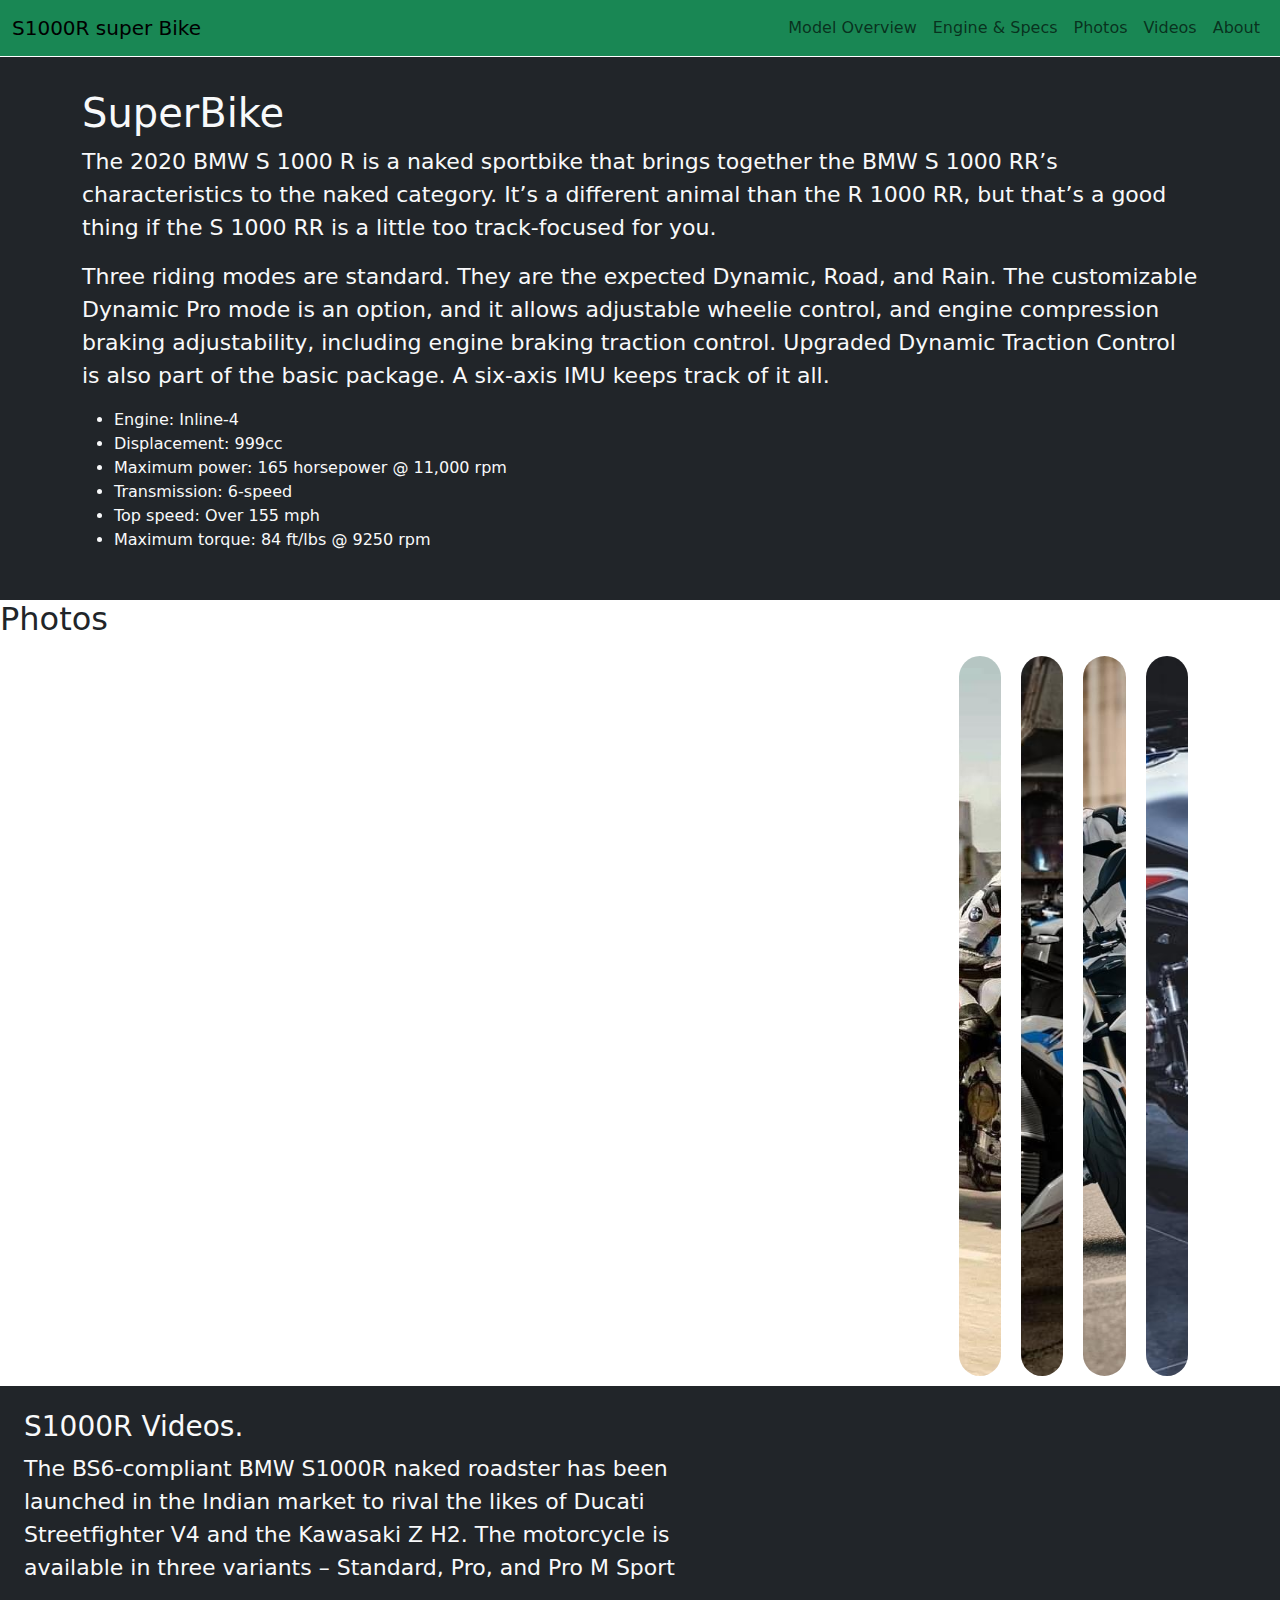
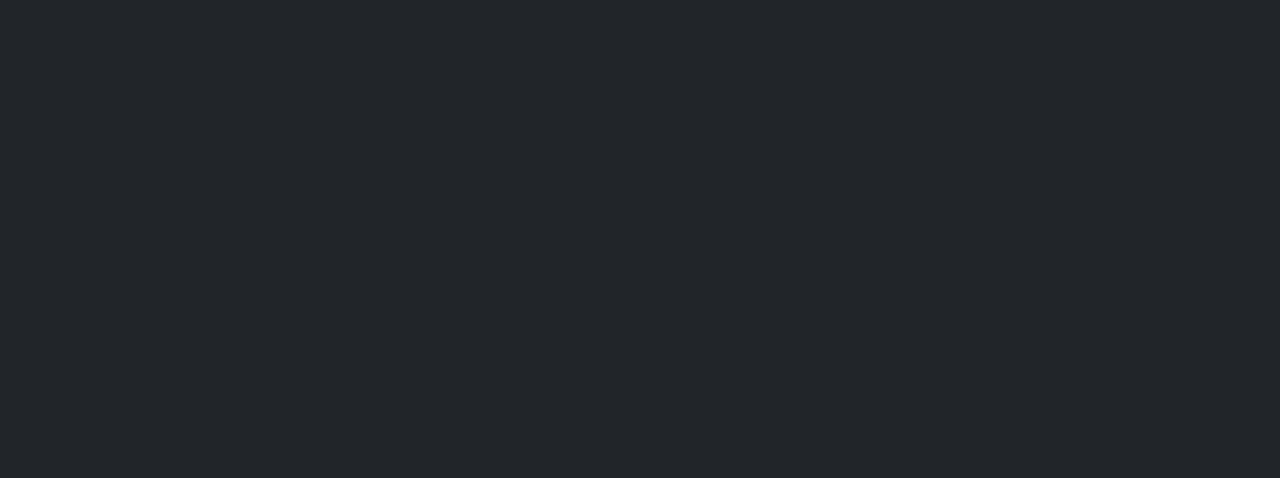
==== index.html @ 32b08087 "first draft" ====
<!DOCTYPE html>
<html lang="en">
  <head>
    <meta charset="UTF-8" />
    <meta http-equiv="X-UA-Compatible" content="IE=edge" />
    <meta name="viewport" content="width=device-width, initial-scale=1.0" />
    <title>Document</title>
    <link rel="stylesheet" href="style.css" />
    -->
    <link
      rel="stylesheet"
      href="https://cdn.jsdelivr.net/npm/bootstrap@5.2.0-beta1/dist/css/bootstrap.min.css
    "
    />
  </head>
  <body>
    <nav class="navbar fixed-top navbar-expand-lg bg-success">
      <div class="container-fluid">
        <button
          class="navbar-toggler"
          type="button"
          data-bs-toggle="collapse"
          data-bs-target="#navmenu"
        >
          <span class="navbar-toggler-icon"></span>
        </button>
        <a href="#" class="navbar-brand">S1000R super Bike</a>

        <div class="collapse navbar-collapse" id="navmenu">
          <ul class="navbar-nav ms-auto">
            <li class="nav-item">
              <a href="#" class="nav-link">Model Overview</a>
            </li>
            <li class="nav-item">
              <a href="#" class="nav-link">Engine & Specs</a>
            </li>
            <li class="nav-item">
              <a href="#photos" class="nav-link">Photos</a>
            </li>
            <li class="nav-item">
              <a href="#videos" class="nav-link">Videos</a>
            </li>
            <li class="nav-item">
              <a href="#" class="nav-link">About</a>
            </li>
          </ul>
        </div>
      </div>
    </nav>
    <hr />
    <section class="bg-dark text-light p-4 text-center text-sm-start g-2">
      <div class="container">
        <div
          class="d-sm-flex py-2 align-items-center justify-content-space-between"
        >
          <div>
            <h1>SuperBike</h1>
            <p>
              The 2020 BMW S 1000 R is a naked sportbike that brings together
              the BMW S 1000 RR’s characteristics to the naked category. It’s a
              different animal than the R 1000 RR, but that’s a good thing if
              the S 1000 RR is a little too track-focused for you.
            </p>
            <p>
              Three riding modes are standard. They are the expected Dynamic,
              Road, and Rain. The customizable Dynamic Pro mode is an option,
              and it allows adjustable wheelie control, and engine compression
              braking adjustability, including engine braking traction control.
              Upgraded Dynamic Traction Control is also part of the basic
              package. A six-axis IMU keeps track of it all.
            </p>
            <ul class="text-start text-sm-start">
              <li>Engine: Inline-4</li>
              <li>Displacement: 999cc</li>
              <li>Maximum power: 165 horsepower @ 11,000 rpm</li>
              <li>Transmission: 6-speed</li>
              <li>Top speed: Over 155 mph</li>
              <li>Maximum torque: 84 ft/lbs @ 9250 rpm</li>
            </ul>
          </div>
          <div>
            <img
              class="img-fluid w-75 d-none d-sm-block"
              src="images/2020S1000.jpeg"
              alt=""
            />
          </div>
        </div>
      </div>
    </section>
    <section>
      <h2>Photos</h2>
    </section>
    <section id="photos">
      <div class="container">
        <div
          class="panel active"
          style="
            background-image: url('https://2yrh403fk8vd1hz9ro2n46dd-wpengine.netdna-ssl.com/wp-content/uploads/2022/02/2022-bmw-s-1000-rr-review-upright-naked-sportbike-sport-motorcycle-3.jpg');
          "
        >
          <!-- <div class="panel" style="background-image: url('images/bike1.jpeg');" -->
          <!-- <h3>sportbike</h3> -->
        </div>

        <div class="panel" style="background-image: url('images/bike6.jpeg')">
          <!-- <h2>Explore  S1000s</h2> -->
        </div>
        <div class="panel" style="background-image: url('images/bike3.jpeg')">
          <!-- <h3>Engine</h3> -->
        </div>
        <div class="panel" style="background-image: url('images/bike4.jpeg')">
          <!-- <h3>another photo</h3> -->
        </div>
        <div class="panel" style="background-image: url('images/bike5.jpeg')">
          <!-- <h3>Slow as heck Rider </h3> -->
        </div>
      </div>
    </section>

    <section
      class="bg-dark text-light p-4 text-center text-sm-start g-2"
      id="videos"
    >
      <div class="d-flex">
        <div>
          <h3>S1000R Videos.</h3>
          <p class="">
            The BS6-compliant BMW S1000R naked roadster has been launched in the
            Indian market to rival the likes of Ducati Streetfighter V4 and the
            Kawasaki Z H2. The motorcycle is available in three variants –
            Standard, Pro, and Pro M Sport
          </p>
        </div>
        <div class="w-75 d-none d-sm-block">
          <iframe
            width="560"
            height="315"
            src="https://www.youtube.com/embed/zMy5H7s9mtc"
            title="YouTube video player"
            frameborder="0"
            allow="accelerometer; autoplay; clipboard-write; encrypted-media; gyroscope; picture-in-picture"
            allowfullscreen
          ></iframe>
          <iframe
            width="560"
            height="315"
            src="https://www.youtube.com/embed/zMy5H7s9mtc"
            title="YouTube video player"
            frameborder="0"
            allow="accelerometer; autoplay; clipboard-write; encrypted-media; gyroscope; picture-in-picture"
            allowfullscreen
          ></iframe>
        </div>
      </div>
    </section>
    <script src="main.js"></script>
    <script
      src="https://cdn.jsdelivr.net/npm/bootstrap@5.2.0-beta1/dist/js/bootstrap.bundle.min.js"
      integrity="sha384-pprn3073KE6tl6bjs2QrFaJGz5/SUsLqktiwsUTF55Jfv3qYSDhgCecCxMW52nD2"
      crossorigin="anonymous"
    ></script>
    <script src="main.js"></script>
  </body>
</html>
---- style.css ----
* {
    box-sizing: border-box;
}
html {
    font-size: 16px;
}

@media (min-width:768px) {
    p{
        font-size : 22px; 
    }
}
@media (min-width:1024px) {
    p{
        font-size : 19px; 
    }
    
}
@media (min-width:1280px) {
    p{
        font-size : 22px; 
    }
}

/* body { 
    font-family: 'Times New Roman', Times, serif;
    display: flex;  
    align-items: center;
    justify-content: center;
    /* height: 100vh; */
    /* overflow: hidden; */
    /* margin: 0; */

/* } */
.container{
    display: flex;
    width: 90vw; 

}

.panel{
    background-size: auto 100%;
    background-position: center;
    background-repeat: no-repeat;
    height: 80vh;
    border-radius: 50px;
    cursor: pointer;
    flex:0.2;
    margin: 10px;
    position: relative;
    transition: flex 0.7s ease-in;
}

.panel h3{
    font-size: 20px;
    position: absolute;
    bottom: 20px;
    left: 20px;
    opacity: 0;
    margin: 0;
}

.panel.active h3{
    opacity: 1;
    transition: opacity 0.4s ease-in 0.4s;
}
.panel.active{
    flex: 4;
}

@media (max-width: 480px) {
    background-color: red;
    .container{
        flex-direction: row;
        width: 120vw;
    }
    .panel:nth-of-type(4){
        display: none;
    }
    .panel:nth-of-type(5){
        display: none;
    }
    ;
    .panel.active{
        flex:2;
    }
    .background-image{
        /* max-width: 30%; */
        max-width: 20%;
        /* max-height: 30vh; */
        max-height: 20%;
    }
}
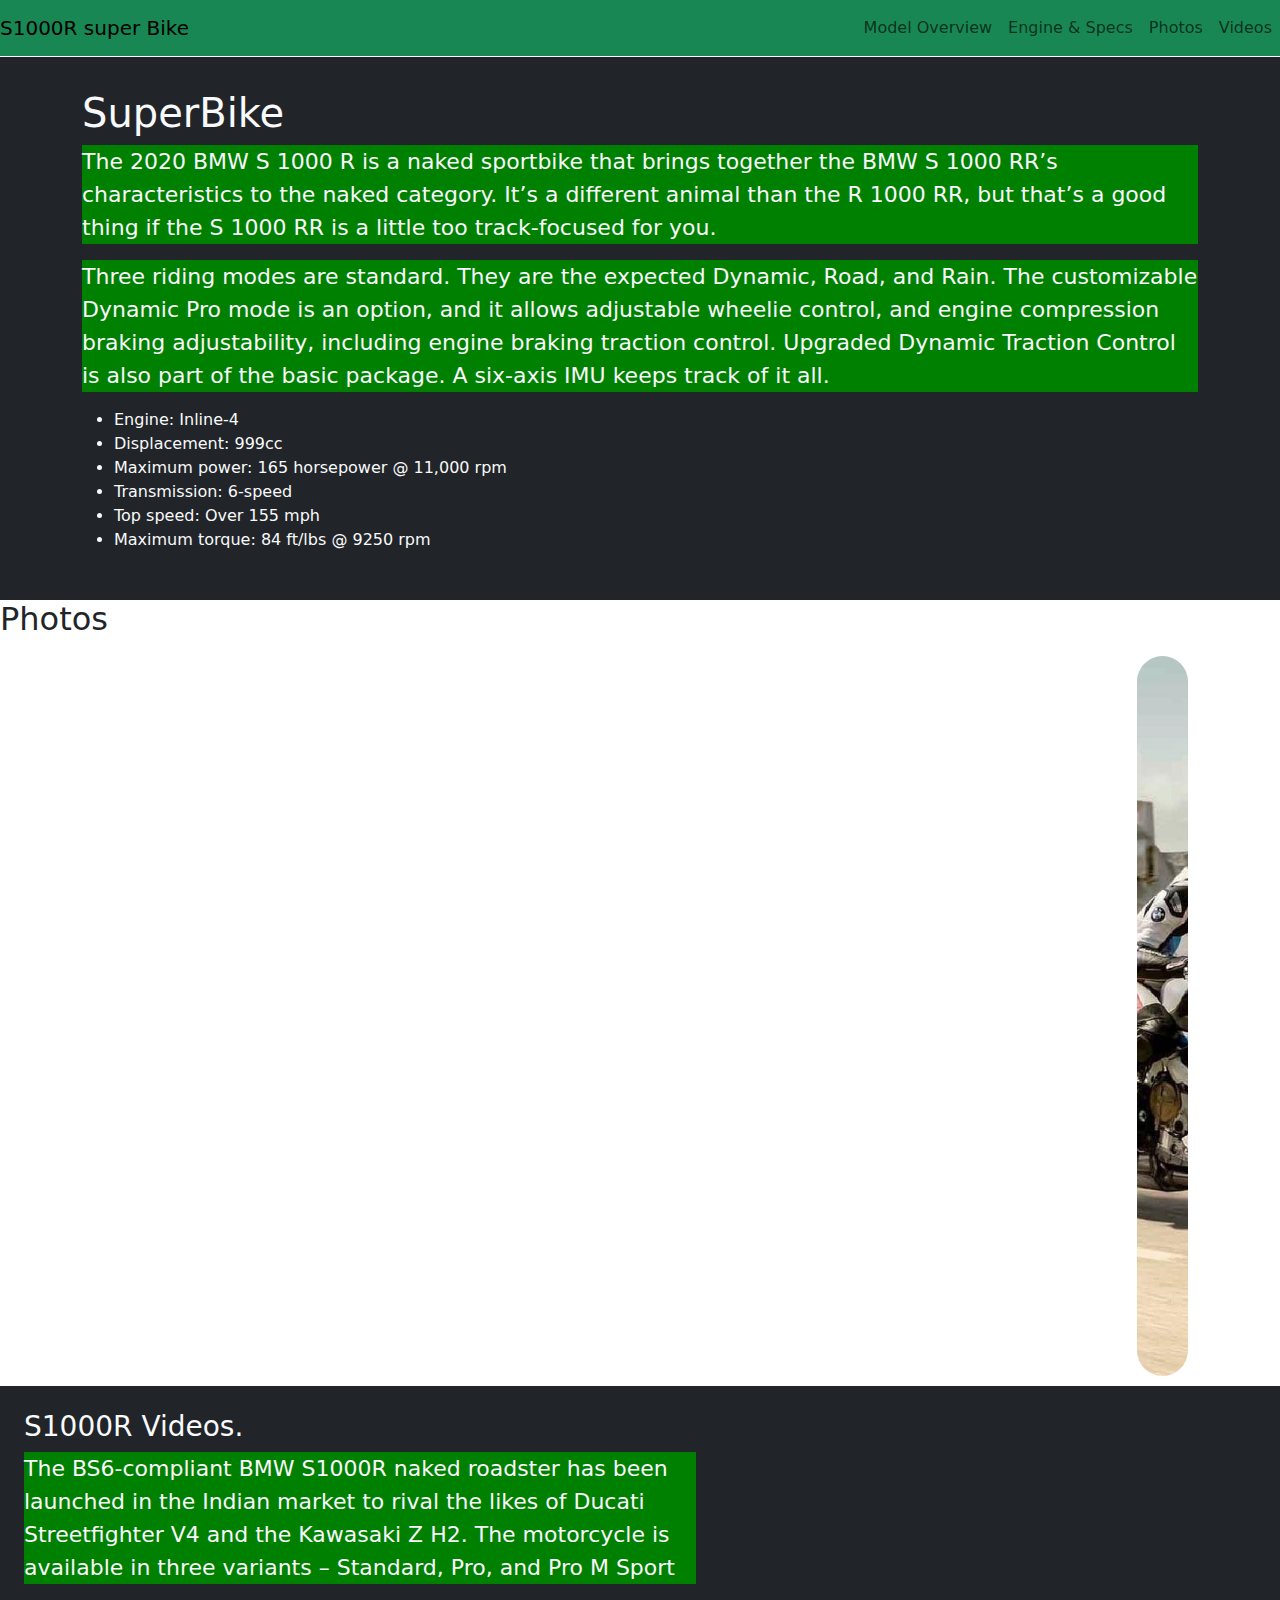
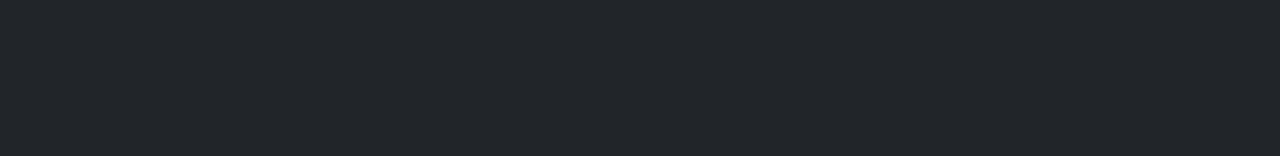
==== commit fb9d655b: "first commit" ====
--- a/index.html
+++ b/index.html
@@ -14,8 +14,8 @@
     />
   </head>
   <body>
-    <nav class="navbar fixed-top navbar-expand-lg bg-success">
-      <div class="container-fluid">
+      <div class="container-fluid">    <nav class="navbar fixed-top navbar-expand-lg bg-success">
+
         <button
           class="navbar-toggler"
           type="button"
@@ -39,9 +39,6 @@
             </li>
             <li class="nav-item">
               <a href="#videos" class="nav-link">Videos</a>
-            </li>
-            <li class="nav-item">
-              <a href="#" class="nav-link">About</a>
             </li>
           </ul>
         </div>
@@ -91,7 +88,7 @@
     <section>
       <h2>Photos</h2>
     </section>
-    <section id="photos">
+    <section id="photos" class="d-none d-md-block"">
       <div class="container">
         <div
           class="panel active"
@@ -142,15 +139,7 @@
             allow="accelerometer; autoplay; clipboard-write; encrypted-media; gyroscope; picture-in-picture"
             allowfullscreen
           ></iframe>
-          <iframe
-            width="560"
-            height="315"
-            src="https://www.youtube.com/embed/zMy5H7s9mtc"
-            title="YouTube video player"
-            frameborder="0"
-            allow="accelerometer; autoplay; clipboard-write; encrypted-media; gyroscope; picture-in-picture"
-            allowfullscreen
-          ></iframe>
+          
         </div>
       </div>
     </section>
--- a/style.css
+++ b/style.css
@@ -3,35 +3,68 @@
 }
 html {
     font-size: 16px;
+    
 }
+@media(min-width:400px){
 
+    p{
+        font-size: 12px;
+        background-color: red;
+    }
+    .container{
+        flex-direction: row;
+        width: 100vw;
+    }
+    .panel:nth-of-type(3){
+        display: none;
+    }
+    .panel:nth-of-type(4){
+        display: none;
+    }
+    .panel:nth-of-type(5){
+        display: none;
+    }
+    ;
+    .panel.active{   
+        flex:2;
+    }
+    .background-image{
+        /* max-width: 30%; */
+        max-width: 20%;
+        /* max-height: 30vh; */
+        max-height: 20%;
+    }
+    
+
+}
 @media (min-width:768px) {
     p{
         font-size : 22px; 
+        background-color: blue;
     }
 }
 @media (min-width:1024px) {
     p{
-        font-size : 19px; 
+        font-size : 19px;
+        background-color: green;
+    } 
+        .container{
+            width: 100vw;
+        }
+        .panel.active{
+            flex:2;
+        }
+        .background-image{
+            max-width: 20%;
+            max-height: 20%;
+        }
     }
-    
-}
+
 @media (min-width:1280px) {
     p{
         font-size : 22px; 
     }
 }
-
-/* body { 
-    font-family: 'Times New Roman', Times, serif;
-    display: flex;  
-    align-items: center;
-    justify-content: center;
-    /* height: 100vh; */
-    /* overflow: hidden; */
-    /* margin: 0; */
-
-/* } */
 .container{
     display: flex;
     width: 90vw; 
@@ -68,26 +101,3 @@
     flex: 4;
 }
 
-@media (max-width: 480px) {
-    background-color: red;
-    .container{
-        flex-direction: row;
-        width: 120vw;
-    }
-    .panel:nth-of-type(4){
-        display: none;
-    }
-    .panel:nth-of-type(5){
-        display: none;
-    }
-    ;
-    .panel.active{
-        flex:2;
-    }
-    .background-image{
-        /* max-width: 30%; */
-        max-width: 20%;
-        /* max-height: 30vh; */
-        max-height: 20%;
-    }
-}
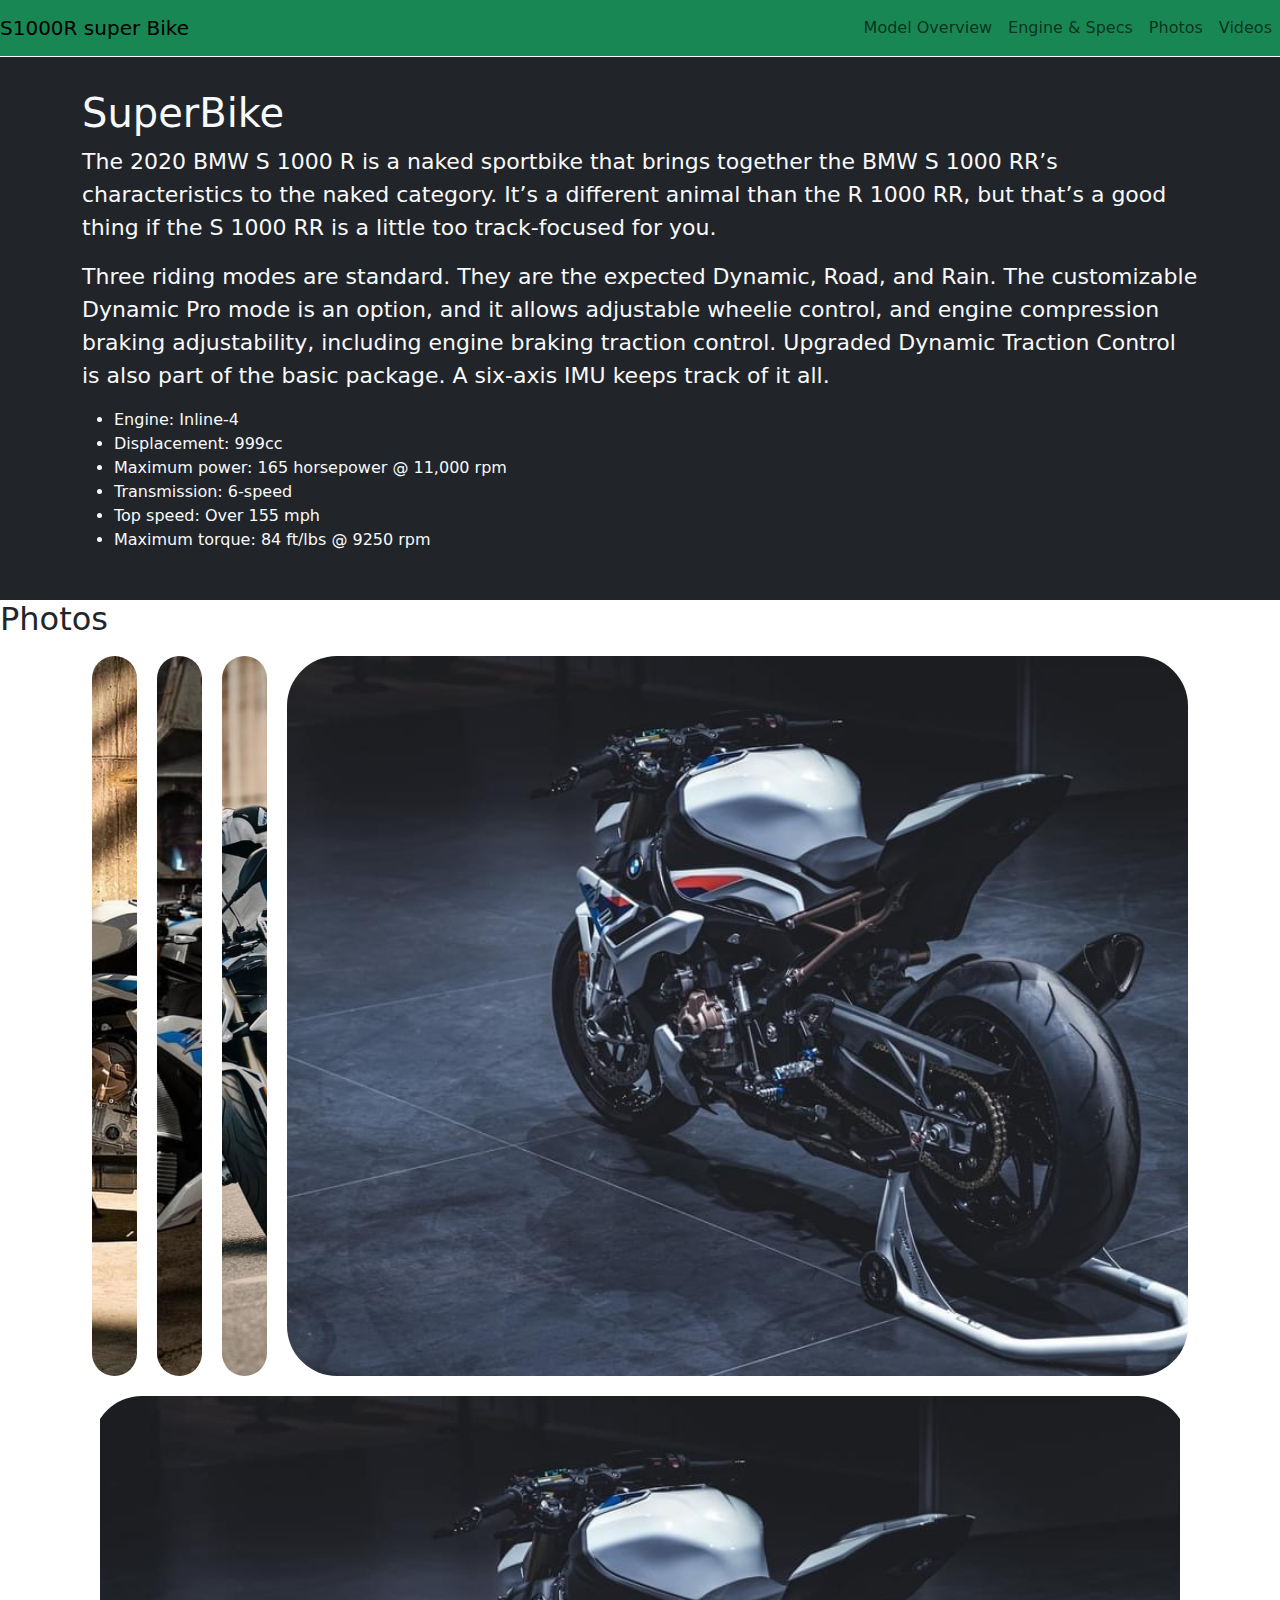
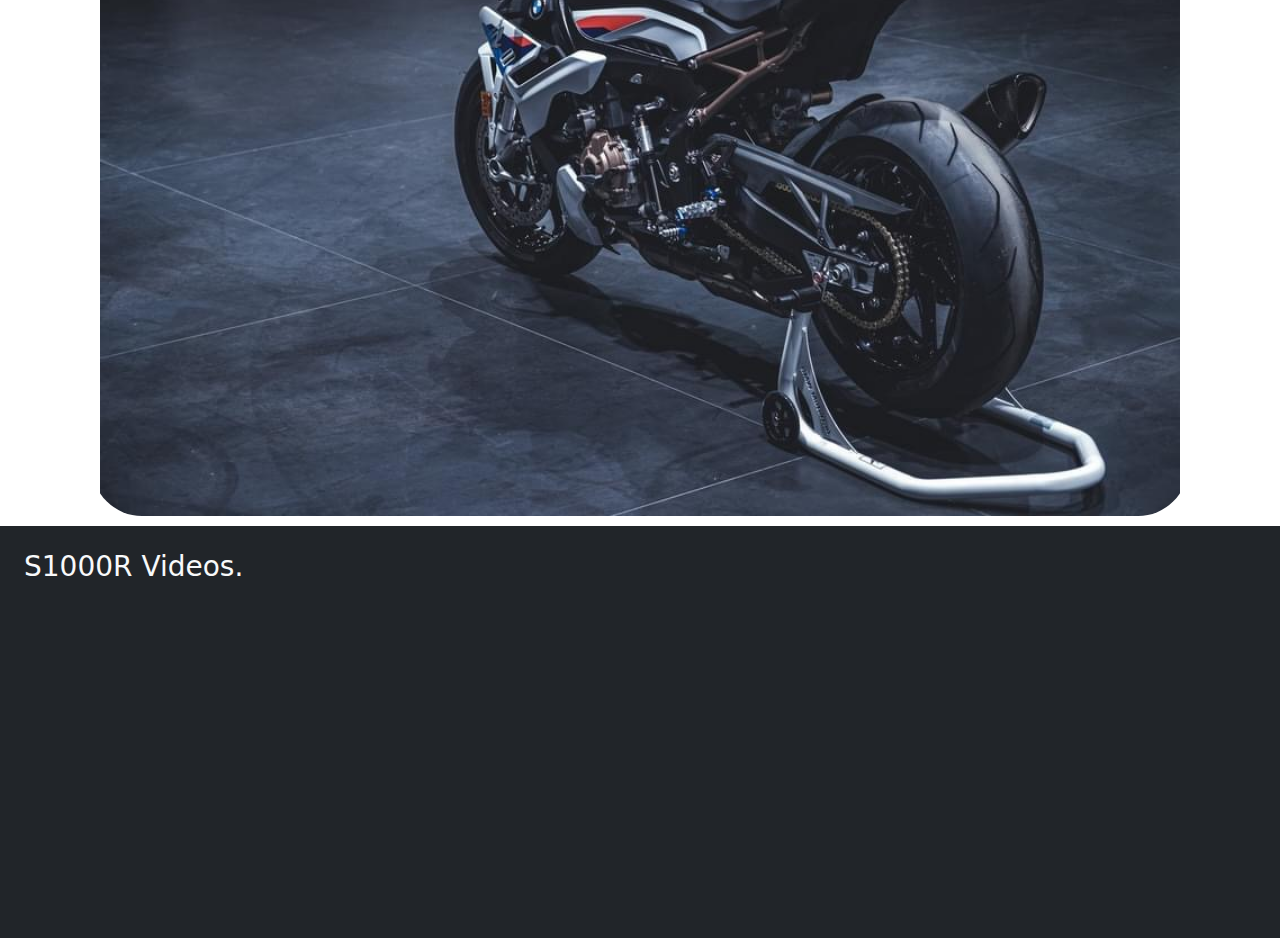
==== commit 54428ade: "final commit" ====
--- a/index.html
+++ b/index.html
@@ -88,29 +88,23 @@
     <section>
       <h2>Photos</h2>
     </section>
-    <section id="photos" class="d-none d-md-block"">
+    <section id="photos" class="d-none d-lg-block"">
       <div class="container">
-        <div
-          class="panel active"
-          style="
-            background-image: url('https://2yrh403fk8vd1hz9ro2n46dd-wpengine.netdna-ssl.com/wp-content/uploads/2022/02/2022-bmw-s-1000-rr-review-upright-naked-sportbike-sport-motorcycle-3.jpg');
-          "
-        >
-          <!-- <div class="panel" style="background-image: url('images/bike1.jpeg');" -->
-          <!-- <h3>sportbike</h3> -->
-        </div>
 
-        <div class="panel" style="background-image: url('images/bike6.jpeg')">
-          <!-- <h2>Explore  S1000s</h2> -->
+        <div class="panel" style="background-image: url('images/bike1.jpeg')">
         </div>
         <div class="panel" style="background-image: url('images/bike3.jpeg')">
-          <!-- <h3>Engine</h3> -->
         </div>
         <div class="panel" style="background-image: url('images/bike4.jpeg')">
-          <!-- <h3>another photo</h3> -->
         </div>
-        <div class="panel" style="background-image: url('images/bike5.jpeg')">
-          <!-- <h3>Slow as heck Rider </h3> -->
+        <div class="panel active" style="background-image: url('images/bike5.jpeg')">
+        </div>
+      </div>
+    </section>
+
+    <section id="photos" class="d-inline d-xsm-block"">
+      <div class="container">
+        <div class="panel active" style="background-image: url('images/bike5.jpeg')">
         </div>
       </div>
     </section>
@@ -119,17 +113,18 @@
       class="bg-dark text-light p-4 text-center text-sm-start g-2"
       id="videos"
     >
+    <h3>S1000R Videos.</h3>
+
       <div class="d-flex">
         <div>
-          <h3>S1000R Videos.</h3>
-          <p class="">
+          <!-- <p class=""> 
             The BS6-compliant BMW S1000R naked roadster has been launched in the
             Indian market to rival the likes of Ducati Streetfighter V4 and the
             Kawasaki Z H2. The motorcycle is available in three variants –
             Standard, Pro, and Pro M Sport
-          </p>
+          </p>-->
         </div>
-        <div class="w-75 d-none d-sm-block">
+        <div class="w-75 d-inline d-sm-block">
           <iframe
             width="560"
             height="315"
--- a/style.css
+++ b/style.css
@@ -9,20 +9,10 @@
 
     p{
         font-size: 12px;
-        background-color: red;
     }
     .container{
         flex-direction: row;
         width: 100vw;
-    }
-    .panel:nth-of-type(3){
-        display: none;
-    }
-    .panel:nth-of-type(4){
-        display: none;
-    }
-    .panel:nth-of-type(5){
-        display: none;
     }
     ;
     .panel.active{   
@@ -40,13 +30,11 @@
 @media (min-width:768px) {
     p{
         font-size : 22px; 
-        background-color: blue;
     }
 }
 @media (min-width:1024px) {
     p{
         font-size : 19px;
-        background-color: green;
     } 
         .container{
             width: 100vw;
